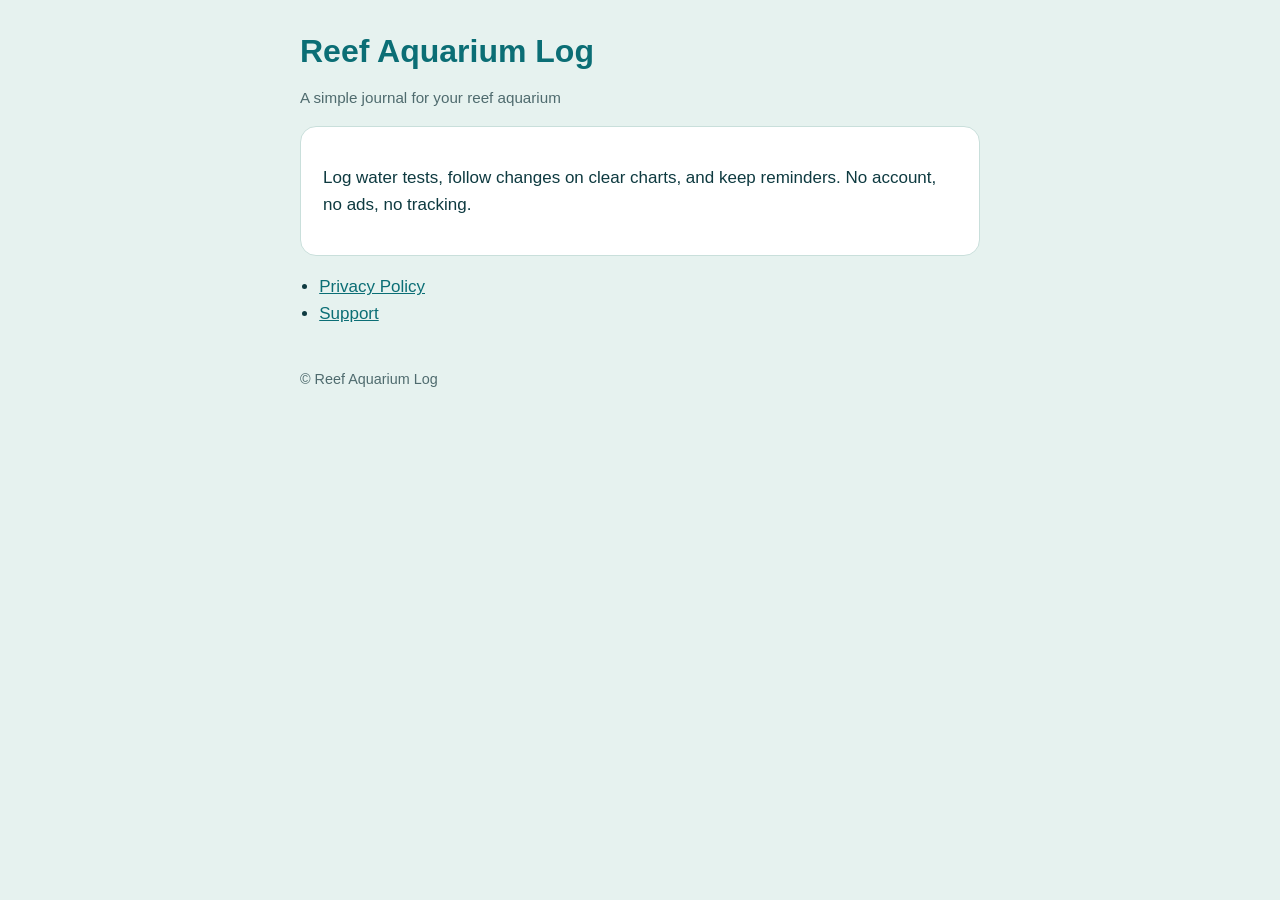
==== index.html @ f7e32d91 "Add privacy policy and support pages Co-Authored-By: Claude Sonnet 5.5 <noreply@anthropic.com> Claud" ====
<!doctype html>
<html lang="en"><head><meta charset="utf-8"><meta name="viewport" content="width=device-width,initial-scale=1">
<title>Reef Aquarium Log</title>
<meta name="description" content="Reef Aquarium Log: a simple journal for your reef aquarium water measurements.">
<link rel="stylesheet" href="style.css"></head>
<body><main>
<h1>Reef Aquarium Log</h1>
<p class="muted">A simple journal for your reef aquarium</p>
<div class="card"><p>Log water tests, follow changes on clear charts, and keep reminders. No account, no ads, no tracking.</p></div>
<ul>
<li><a href="privacy.html">Privacy Policy</a></li>
<li><a href="support.html">Support</a></li>
</ul>
<footer>© Reef Aquarium Log</footer>
</main></body></html>
---- style.css ----
:root{--bg:#e6f2ef;--card:#fff;--ink:#0e3a40;--muted:#4f6b6e;--teal:#0b6e75;--line:#c9dfdb}
@media (prefers-color-scheme:dark){:root{--bg:#0d2326;--card:#13333a;--ink:#e3f1ef;--muted:#9bb8b9;--teal:#6ec3c9;--line:#25474d}}
*{box-sizing:border-box}
body{margin:0;background:var(--bg);color:var(--ink);font:17px/1.6 -apple-system,BlinkMacSystemFont,"Segoe UI",Roboto,Helvetica,Arial,sans-serif}
main{max-width:720px;margin:0 auto;padding:32px 20px 56px}
header{margin-bottom:24px}
h1{font-size:2rem;line-height:1.2;margin:0 0 6px;color:var(--teal)}
h2{font-size:1.2rem;margin:28px 0 8px}
p,li{color:var(--ink)}
.muted{color:var(--muted);font-size:.95rem}
.card{background:var(--card);border:1px solid var(--line);border-radius:16px;padding:20px 22px;margin:16px 0}
ul{padding-left:1.2rem}
a{color:var(--teal)}
nav a{margin-right:16px;font-weight:600}
footer{margin-top:40px;color:var(--muted);font-size:.9rem}
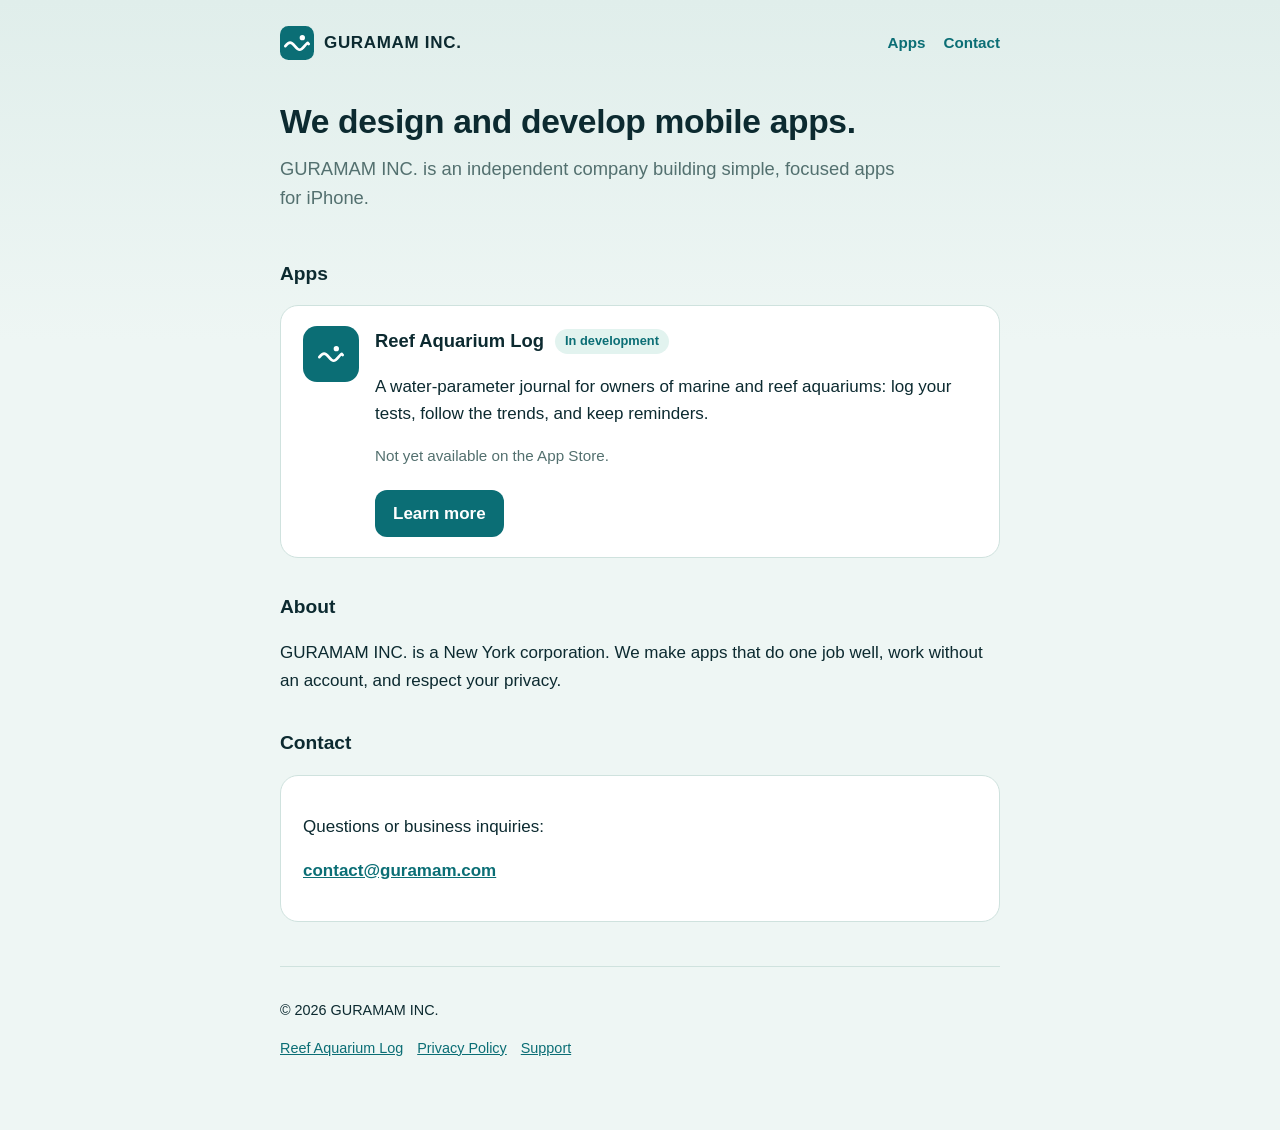
==== commit d56c6b97: "Add GURAMAM INC. company site (home, app page), CNAME guramam.com, favicon, 404 Existing privacy and" ====
--- a/index.html
+++ b/index.html
@@ -1,15 +1,47 @@
 <!doctype html>
 <html lang="en"><head><meta charset="utf-8"><meta name="viewport" content="width=device-width,initial-scale=1">
-<title>Reef Aquarium Log</title>
-<meta name="description" content="Reef Aquarium Log: a simple journal for your reef aquarium water measurements.">
+<title>GURAMAM INC.</title>
+<meta name="description" content="GURAMAM INC. is an independent company that designs and develops mobile apps.">
+<meta name="theme-color" content="#0b6e75">
+<link rel="canonical" href="https://guramam.com/">
+<meta property="og:title" content="GURAMAM INC.">
+<meta property="og:description" content="An independent company that designs and develops mobile apps.">
+<meta property="og:url" content="https://guramam.com/">
+<link rel="icon" type="image/svg+xml" href="favicon.svg">
 <link rel="stylesheet" href="style.css"></head>
 <body><main>
-<h1>Reef Aquarium Log</h1>
-<p class="muted">A simple journal for your reef aquarium</p>
-<div class="card"><p>Log water tests, follow changes on clear charts, and keep reminders. No account, no ads, no tracking.</p></div>
-<ul>
-<li><a href="privacy.html">Privacy Policy</a></li>
-<li><a href="support.html">Support</a></li>
-</ul>
-<footer>© Reef Aquarium Log</footer>
+<div class="top">
+<a class="brand" href="/"><svg viewBox="0 0 64 64" aria-hidden="true"><rect width="64" height="64" rx="16" fill="#0b6e75"/><path d="M10 38c7-9 11-9 18 0s11 9 18 0 6-6 8-4" fill="none" stroke="#fff" stroke-width="5" stroke-linecap="round" stroke-linejoin="round"/><circle cx="42" cy="22" r="5" fill="#fff"/></svg>GURAMAM INC.</a>
+<nav><a href="#apps">Apps</a><a href="#contact">Contact</a></nav>
+</div>
+
+<section class="hero">
+<h1>We design and develop mobile apps.</h1>
+<p class="lead">GURAMAM INC. is an independent company building simple, focused apps for iPhone.</p>
+</section>
+
+<h2 id="apps">Apps</h2>
+<div class="card app">
+<div class="icon"><svg viewBox="0 0 64 64" aria-hidden="true"><path d="M10 38c7-9 11-9 18 0s11 9 18 0 6-6 8-4" fill="none" stroke="#fff" stroke-width="5" stroke-linecap="round" stroke-linejoin="round"/><circle cx="42" cy="22" r="5" fill="#fff"/></svg></div>
+<div>
+<h3>Reef Aquarium Log <span class="pill">In development</span></h3>
+<p>A water-parameter journal for owners of marine and reef aquariums: log your tests, follow the trends, and keep reminders.</p>
+<p class="muted">Not yet available on the App Store.</p>
+<a class="btn" href="app.html">Learn more</a>
+</div>
+</div>
+
+<h2>About</h2>
+<p>GURAMAM INC. is a New York corporation. We make apps that do one job well, work without an account, and respect your privacy.</p>
+
+<h2 id="contact">Contact</h2>
+<div class="card">
+<p>Questions or business inquiries:</p>
+<p><a href="mailto:contact@guramam.com"><strong>contact@guramam.com</strong></a></p>
+</div>
+
+<footer>
+<p>© 2026 GURAMAM INC.</p>
+<p><a href="app.html">Reef Aquarium Log</a><a href="privacy.html">Privacy Policy</a><a href="support.html">Support</a></p>
+</footer>
 </main></body></html>
--- a/style.css
+++ b/style.css
@@ -1,15 +1,31 @@
-:root{--bg:#e6f2ef;--card:#fff;--ink:#0e3a40;--muted:#4f6b6e;--teal:#0b6e75;--line:#c9dfdb}
-@media (prefers-color-scheme:dark){:root{--bg:#0d2326;--card:#13333a;--ink:#e3f1ef;--muted:#9bb8b9;--teal:#6ec3c9;--line:#25474d}}
+:root{--bg:#eef6f4;--bg2:#e0eeeb;--card:#fff;--ink:#0c2a30;--muted:#53706f;--teal:#0b6e75;--teal-ink:#fff;--line:#cfe2de;--pill:#e2f3ef}
+@media (prefers-color-scheme:dark){:root{--bg:#0b1d20;--bg2:#0d2326;--card:#13333a;--ink:#e3f1ef;--muted:#9bb8b9;--teal:#6ec3c9;--teal-ink:#06292d;--line:#25474d;--pill:#173d44}}
 *{box-sizing:border-box}
-body{margin:0;background:var(--bg);color:var(--ink);font:17px/1.6 -apple-system,BlinkMacSystemFont,"Segoe UI",Roboto,Helvetica,Arial,sans-serif}
-main{max-width:720px;margin:0 auto;padding:32px 20px 56px}
-header{margin-bottom:24px}
-h1{font-size:2rem;line-height:1.2;margin:0 0 6px;color:var(--teal)}
-h2{font-size:1.2rem;margin:28px 0 8px}
+html{-webkit-text-size-adjust:100%}
+body{margin:0;background:var(--bg);background-image:linear-gradient(180deg,var(--bg2) 0,var(--bg) 340px);color:var(--ink);font:17px/1.6 -apple-system,BlinkMacSystemFont,"Segoe UI",Roboto,Helvetica,Arial,sans-serif}
+main{max-width:760px;margin:0 auto;padding:20px 20px 56px}
+.top{display:flex;align-items:center;justify-content:space-between;gap:16px;padding:6px 0 28px}
+.brand{display:flex;align-items:center;gap:10px;font-weight:700;letter-spacing:.04em;color:var(--ink);text-decoration:none}
+.brand svg{width:34px;height:34px;flex:none}
+nav a{margin-left:18px;font-weight:600;font-size:.95rem;text-decoration:none;color:var(--teal)}
+nav a:hover{text-decoration:underline}
+header nav a{margin:0 16px 0 0}
+h1{font-size:2.1rem;line-height:1.18;margin:8px 0 12px;color:var(--ink);letter-spacing:-.01em}
+h2{font-size:1.2rem;margin:34px 0 10px}
+h3{font-size:1.02rem;margin:20px 0 4px}
 p,li{color:var(--ink)}
+.lead{font-size:1.15rem;color:var(--muted);max-width:34em;margin:0 0 8px}
 .muted{color:var(--muted);font-size:.95rem}
-.card{background:var(--card);border:1px solid var(--line);border-radius:16px;padding:20px 22px;margin:16px 0}
+.card{background:var(--card);border:1px solid var(--line);border-radius:18px;padding:20px 22px;margin:16px 0}
+.app{display:flex;gap:16px;align-items:flex-start}
+.app .icon{flex:none;width:56px;height:56px;border-radius:14px;background:var(--teal);display:grid;place-items:center}
+.app .icon svg{width:34px;height:34px}
+.app h3{margin:0 0 2px;font-size:1.15rem}
+.pill{display:inline-block;background:var(--pill);color:var(--teal);border-radius:999px;padding:2px 10px;font-size:.8rem;font-weight:600;margin-left:6px;vertical-align:2px}
+.btn{display:inline-block;background:var(--teal);color:var(--teal-ink);padding:10px 18px;border-radius:12px;font-weight:600;text-decoration:none;margin-top:6px}
 ul{padding-left:1.2rem}
 a{color:var(--teal)}
-nav a{margin-right:16px;font-weight:600}
-footer{margin-top:40px;color:var(--muted);font-size:.9rem}
+.hero{padding:6px 0 4px}
+footer{margin-top:44px;padding-top:18px;border-top:1px solid var(--line);color:var(--muted);font-size:.9rem}
+footer a{margin-right:14px}
+@media (max-width:480px){h1{font-size:1.75rem}.top{padding-bottom:20px}nav a{margin-left:12px}}
